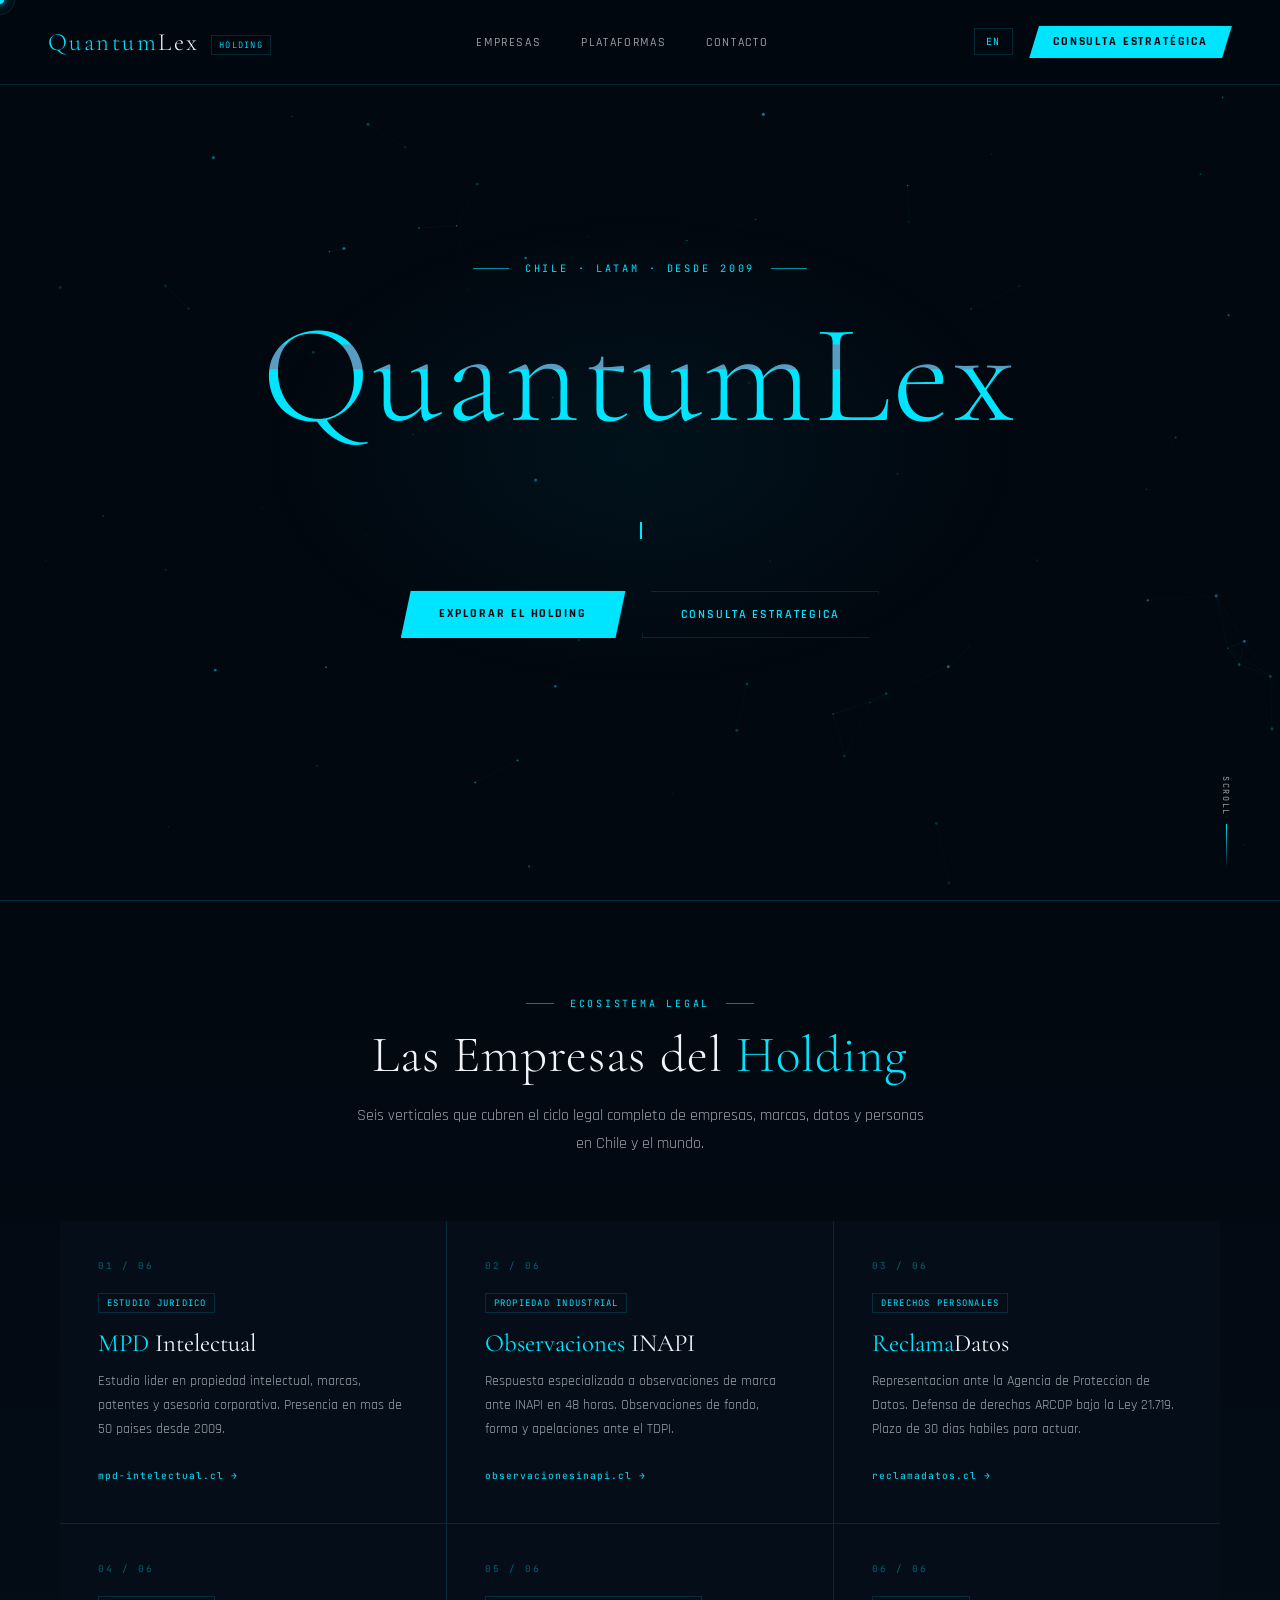
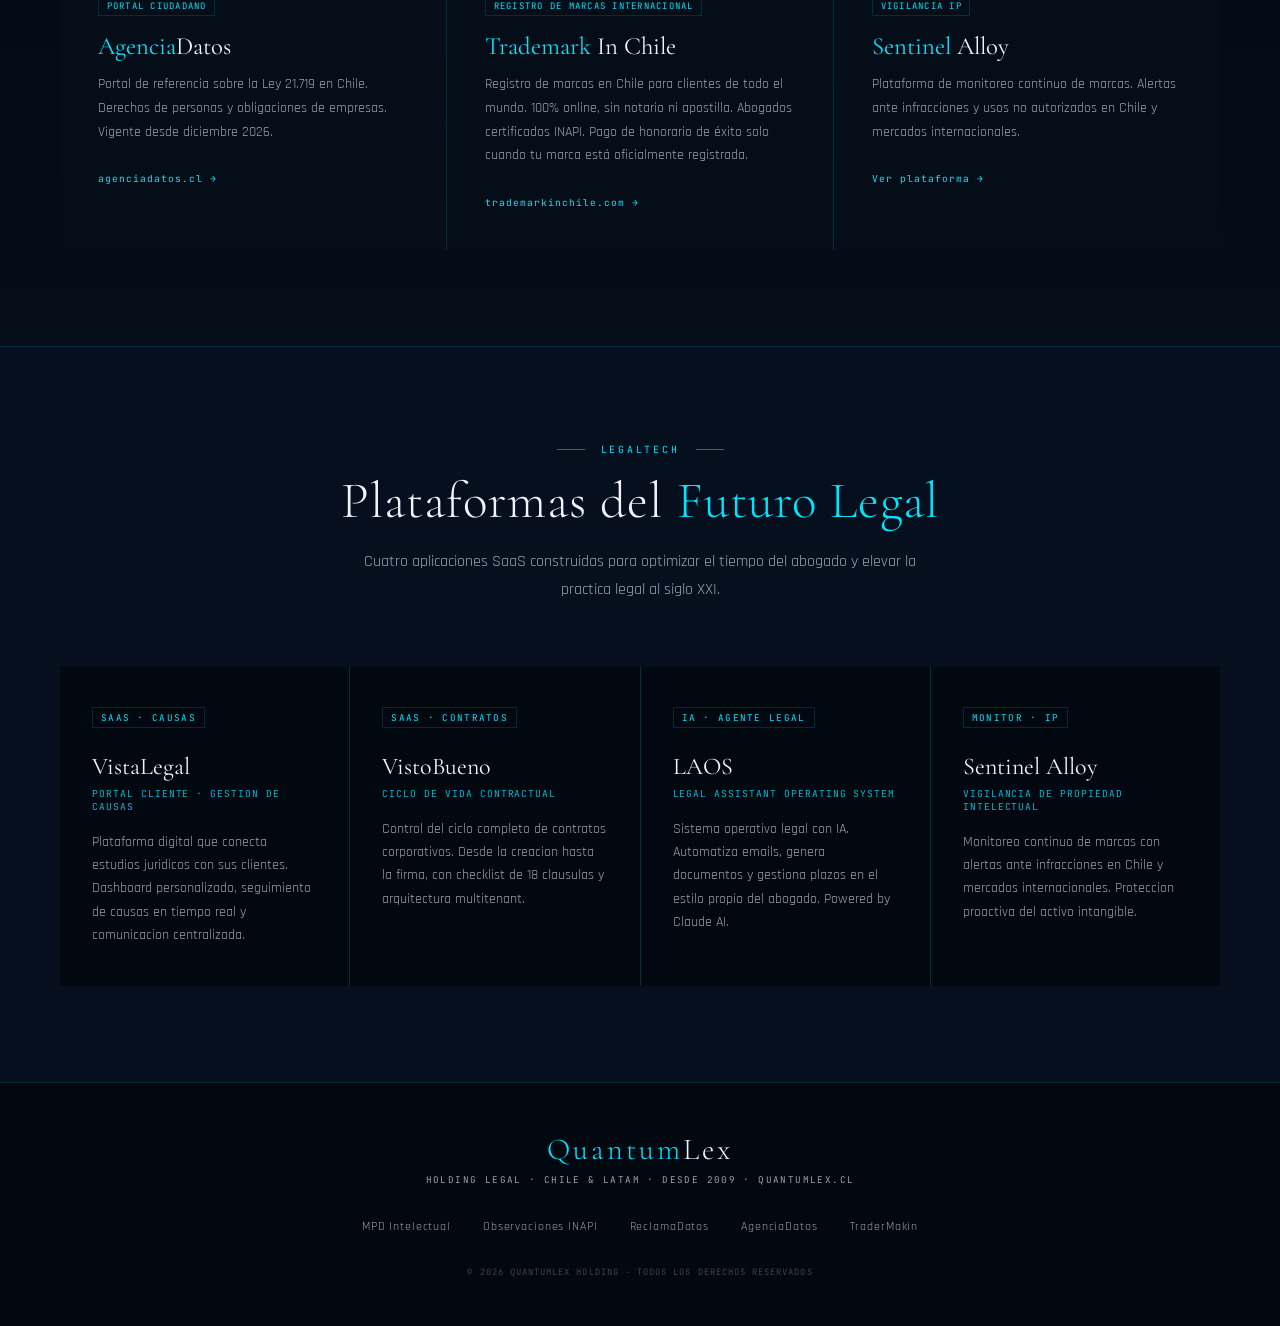
==== quantumlex-hero.html @ 9d2812da "Remove hero tagline from both HTML files Co-Authored-By: Claude Sonnet 4.6 <noreply@anthropic.com>" ====
<!DOCTYPE html>
<html lang="es" id="html-root">
<head>
<meta charset="UTF-8">
<meta name="viewport" content="width=device-width, initial-scale=1.0">
<title>QuantumLex — Holding Legal Chile</title>
<link href="https://fonts.googleapis.com/css2?family=Cormorant+Garamond:wght@300;400;600&family=Rajdhani:wght@400;500;600;700&family=JetBrains+Mono:wght@300;400&display=swap" rel="stylesheet">
<style>
*,*::before,*::after{margin:0;padding:0;box-sizing:border-box}

:root {
  --cyan: #00e5ff;
  --cyan-dim: #00b8d4;
  --cyan-ghost: rgba(0,229,255,0.07);
  --cyan-glow: rgba(0,229,255,0.3);
  --cyan-line: rgba(0,229,255,0.15);
  --deep: #020810;
  --deep2: #040d18;
  --deep3: #060f1e;
  --white: #f0f4f8;
  --white-dim: rgba(240,244,248,0.65);
  --white-ghost: rgba(240,244,248,0.10);
  --font-display: 'Cormorant Garamond', serif;
  --font-tech: 'Rajdhani', sans-serif;
  --font-mono: 'JetBrains Mono', monospace;
}

html { scroll-behavior: smooth; }

body {
  background: var(--deep);
  color: var(--white);
  font-family: var(--font-tech);
  overflow-x: hidden;
  cursor: none;
}

/* CURSOR */
.cursor {
  position: fixed;
  width: 8px; height: 8px;
  background: var(--cyan);
  border-radius: 50%;
  pointer-events: none;
  z-index: 9999;
  transform: translate(-50%,-50%);
  box-shadow: 0 0 10px var(--cyan), 0 0 22px var(--cyan-glow);
}
.cursor-ring {
  position: fixed;
  width: 30px; height: 30px;
  border: 1px solid var(--cyan-line);
  border-radius: 50%;
  pointer-events: none;
  z-index: 9998;
  transform: translate(-50%,-50%);
  transition: all 0.14s ease;
}

/* CANVAS */
#quantum-canvas {
  position: fixed;
  top: 0; left: 0;
  width: 100%; height: 100%;
  z-index: 0;
  pointer-events: none;
}

/* NAV */
nav {
  position: fixed;
  top: 0; left: 0; right: 0;
  z-index: 100;
  display: flex;
  align-items: center;
  justify-content: space-between;
  padding: 1.6rem 3rem;
  background: rgba(2,8,16,0.85);
  border-bottom: 1px solid var(--cyan-line);
  backdrop-filter: blur(16px);
  opacity: 0;
  animation: fadeDown 0.8s ease 0.3s forwards;
}

@keyframes fadeDown {
  from { opacity: 0; transform: translateY(-16px); }
  to   { opacity: 1; transform: translateY(0); }
}

.nav-logo {
  font-family: var(--font-display);
  font-size: 1.55rem;
  font-weight: 300;
  letter-spacing: 0.1em;
  color: var(--white);
  text-decoration: none;
}
.nav-logo span { color: var(--cyan); }

.nav-tag {
  font-family: var(--font-mono);
  font-size: 0.55rem;
  color: var(--cyan);
  border: 1px solid var(--cyan-line);
  padding: 0.18rem 0.45rem;
  letter-spacing: 0.14em;
  text-transform: uppercase;
  margin-left: 0.7rem;
  vertical-align: middle;
}

.nav-links {
  display: flex;
  gap: 2.5rem;
  list-style: none;
}

.nav-links a {
  font-family: var(--font-tech);
  font-size: 0.78rem;
  font-weight: 500;
  letter-spacing: 0.13em;
  text-transform: uppercase;
  color: var(--white-dim);
  text-decoration: none;
  transition: color 0.25s;
  position: relative;
}
.nav-links a::after {
  content: '';
  position: absolute;
  bottom: -3px; left: 0;
  width: 0; height: 1px;
  background: var(--cyan);
  transition: width 0.3s ease;
}
.nav-links a:hover { color: var(--cyan); }
.nav-links a:hover::after { width: 100%; }

.nav-cta {
  font-family: var(--font-tech);
  font-size: 0.72rem;
  font-weight: 700;
  letter-spacing: 0.16em;
  text-transform: uppercase;
  color: var(--deep);
  background: var(--cyan);
  padding: 0.55rem 1.5rem;
  text-decoration: none;
  clip-path: polygon(10px 0%,100% 0%,calc(100% - 10px) 100%,0% 100%);
  transition: all 0.25s ease;
  box-shadow: 0 0 24px var(--cyan-glow);
}
.nav-cta:hover {
  background: #e0f7fa;
  box-shadow: 0 0 40px var(--cyan-glow);
}

.nav-right {
  display: flex;
  align-items: center;
  gap: 1rem;
}

.lang-toggle {
  font-family: var(--font-mono);
  font-size: 0.62rem;
  font-weight: 400;
  letter-spacing: 0.16em;
  color: var(--cyan);
  background: transparent;
  border: 1px solid var(--cyan-line);
  padding: 0.38rem 0.7rem;
  cursor: pointer;
  transition: all 0.25s ease;
}
.lang-toggle:hover {
  background: var(--cyan-ghost);
  border-color: rgba(0,229,255,0.4);
}

/* HERO */
.hero {
  position: relative;
  min-height: 100vh;
  display: flex;
  flex-direction: column;
  align-items: center;
  justify-content: center;
  z-index: 1;
  padding: 0 2rem;
}

/* Single radial ambient — no grid, no rings overlay on text */
.hero-ambient {
  position: absolute;
  top: 50%; left: 50%;
  transform: translate(-50%, -50%);
  width: 800px; height: 500px;
  background: radial-gradient(ellipse, rgba(0,229,255,0.05) 0%, transparent 68%);
  pointer-events: none;
  animation: ambientPulse 7s ease-in-out infinite;
}

@keyframes ambientPulse {
  0%,100% { opacity: 0.7; transform: translate(-50%,-50%) scale(1); }
  50%      { opacity: 1;   transform: translate(-50%,-50%) scale(1.08); }
}

/* HERO CONTENT */
.hero-content {
  position: relative;
  z-index: 2;
  text-align: center;
  max-width: 960px;
  display: flex;
  flex-direction: column;
  align-items: center;
  gap: 0;
}

.eyebrow {
  font-family: var(--font-mono);
  font-size: 0.64rem;
  letter-spacing: 0.28em;
  text-transform: uppercase;
  color: var(--cyan);
  margin-bottom: 2.4rem;
  opacity: 0;
  animation: fadeUp 0.7s ease 0.8s forwards;
  display: flex;
  align-items: center;
  gap: 1rem;
}
.eyebrow::before, .eyebrow::after {
  content: '';
  display: block;
  width: 36px; height: 1px;
  background: var(--cyan);
  opacity: 0.6;
}

.hero-title {
  font-family: var(--font-display);
  font-size: clamp(5rem, 11vw, 10rem);
  font-weight: 300;
  line-height: 0.88;
  letter-spacing: 0.02em;
  color: var(--white);
  margin-bottom: 0.6em;
  opacity: 0;
  animation: titleReveal 1.1s cubic-bezier(0.16,1,0.3,1) 1s forwards;
}

@keyframes titleReveal {
  from { opacity: 0; transform: translateY(36px); }
  to   { opacity: 1; transform: translateY(0); }
}

.hero-title .ql { color: var(--cyan); }

/* Glitch — only on QuantumLex text, no italic */
.hero-title .ql {
  position: relative;
  display: inline-block;
}
.hero-title .ql::before,
.hero-title .ql::after {
  content: attr(data-text);
  position: absolute;
  top: 0; left: 0;
  width: 100%;
  color: var(--cyan);
}
.hero-title .ql::before {
  color: rgba(255,20,80,0.35);
  animation: glitch1 5s infinite;
  clip-path: polygon(0 25%, 100% 25%, 100% 45%, 0 45%);
}
.hero-title .ql::after {
  color: rgba(0,229,255,0.3);
  animation: glitch2 5s infinite;
  clip-path: polygon(0 62%, 100% 62%, 100% 78%, 0 78%);
}
@keyframes glitch1 {
  0%,88%,100% { transform: translate(0); opacity: 0; }
  90% { transform: translate(-4px,1px); opacity: 1; }
  93% { transform: translate(3px,-1px); opacity: 0.7; }
  96% { transform: translate(-2px,0); opacity: 0; }
}
@keyframes glitch2 {
  0%,89%,100% { transform: translate(0); opacity: 0; }
  91% { transform: translate(4px,1px); opacity: 1; }
  94% { transform: translate(-3px,-1px); opacity: 0.6; }
  97% { transform: translate(1px,0); opacity: 0; }
}

.hero-line {
  font-family: var(--font-tech);
  font-size: clamp(1rem, 2vw, 1.25rem);
  font-weight: 400;
  letter-spacing: 0.06em;
  color: var(--white-dim);
  margin-bottom: 3rem;
  opacity: 0;
  animation: fadeUp 0.7s ease 1.5s forwards;
}

.hero-line strong {
  color: var(--white);
  font-weight: 600;
}

/* Typewriter */
.typewriter-row {
  font-family: var(--font-mono);
  font-size: 0.78rem;
  color: var(--cyan-dim);
  letter-spacing: 0.08em;
  height: 1.4em;
  margin-bottom: 3.2rem;
  opacity: 0;
  animation: fadeUp 0.7s ease 1.7s forwards;
}
.tw { border-right: 2px solid var(--cyan); padding-right: 2px; }

/* CTAs */
.hero-ctas {
  display: flex;
  gap: 1rem;
  justify-content: center;
  flex-wrap: wrap;
  opacity: 0;
  animation: fadeUp 0.7s ease 1.9s forwards;
}

.btn-primary {
  font-family: var(--font-tech);
  font-size: 0.76rem;
  font-weight: 700;
  letter-spacing: 0.16em;
  text-transform: uppercase;
  color: var(--deep);
  background: var(--cyan);
  padding: 0.95rem 2.4rem;
  text-decoration: none;
  clip-path: polygon(10px 0%,100% 0%,calc(100% - 10px) 100%,0% 100%);
  transition: all 0.28s ease;
  box-shadow: 0 0 28px var(--cyan-glow);
  position: relative;
  overflow: hidden;
}
.btn-primary::after {
  content: '';
  position: absolute;
  top: 0; left: -100%;
  width: 100%; height: 100%;
  background: linear-gradient(90deg,transparent,rgba(255,255,255,0.25),transparent);
  transition: left 0.45s ease;
}
.btn-primary:hover::after { left: 100%; }
.btn-primary:hover { box-shadow: 0 0 50px var(--cyan-glow); transform: translateY(-2px); }

.btn-ghost {
  font-family: var(--font-tech);
  font-size: 0.76rem;
  font-weight: 600;
  letter-spacing: 0.16em;
  text-transform: uppercase;
  color: var(--cyan);
  background: transparent;
  padding: 0.95rem 2.4rem;
  text-decoration: none;
  border: 1px solid var(--cyan-line);
  clip-path: polygon(10px 0%,100% 0%,calc(100% - 10px) 100%,0% 100%);
  transition: all 0.28s ease;
}
.btn-ghost:hover {
  background: var(--cyan-ghost);
  border-color: rgba(0,229,255,0.38);
  transform: translateY(-2px);
}

/* SCROLL LINE */
.scroll-hint {
  position: absolute;
  bottom: 2rem;
  right: 3rem;
  display: flex;
  flex-direction: column;
  align-items: center;
  gap: 0.5rem;
  opacity: 0;
  animation: fadeUp 0.7s ease 2.4s forwards;
}
.scroll-hint span {
  font-family: var(--font-mono);
  font-size: 0.53rem;
  letter-spacing: 0.2em;
  text-transform: uppercase;
  color: var(--white-dim);
  writing-mode: vertical-rl;
}
.scroll-line {
  width: 1px; height: 44px;
  background: linear-gradient(180deg, var(--cyan), transparent);
  animation: scrollPulse 2.2s ease-in-out infinite;
}
@keyframes scrollPulse {
  0%   { transform: scaleY(0); transform-origin: top; }
  49%  { transform: scaleY(1); transform-origin: top; }
  50%  { transform: scaleY(1); transform-origin: bottom; }
  100% { transform: scaleY(0); transform-origin: bottom; }
}

/* COMPANIES */
.companies-section {
  position: relative;
  z-index: 1;
  padding: 6rem 3rem;
  background: linear-gradient(180deg, var(--deep) 0%, var(--deep2) 100%);
  border-top: 1px solid var(--cyan-line);
}

.section-eyebrow {
  font-family: var(--font-mono);
  font-size: 0.62rem;
  letter-spacing: 0.28em;
  text-transform: uppercase;
  color: var(--cyan);
  text-align: center;
  margin-bottom: 0.9rem;
  display: flex;
  align-items: center;
  justify-content: center;
  gap: 1rem;
}
.section-eyebrow::before, .section-eyebrow::after {
  content: '';
  display: block;
  width: 28px; height: 1px;
  background: var(--cyan);
  opacity: 0.5;
}

.section-title {
  font-family: var(--font-display);
  font-size: clamp(2rem, 4vw, 3.2rem);
  font-weight: 300;
  text-align: center;
  color: var(--white);
  margin-bottom: 0.9rem;
  letter-spacing: 0.02em;
}
.section-title span { color: var(--cyan); }

.section-desc {
  font-family: var(--font-tech);
  font-size: 0.98rem;
  color: var(--white-dim);
  text-align: center;
  max-width: 580px;
  margin: 0 auto 4rem;
  line-height: 1.8;
}

.companies-grid {
  display: grid;
  grid-template-columns: repeat(auto-fit, minmax(300px, 1fr));
  gap: 1px;
  max-width: 1160px;
  margin: 0 auto;
  background: var(--cyan-line);
}

.company-card {
  background: var(--deep2);
  padding: 2.4rem;
  position: relative;
  overflow: hidden;
  transition: background 0.35s ease, transform 0.35s ease;
  cursor: pointer;
}

.company-card::after {
  content: '';
  position: absolute;
  bottom: 0; left: 0;
  width: 0; height: 2px;
  background: var(--cyan);
  box-shadow: 0 0 10px var(--cyan);
  transition: width 0.45s ease;
}
.company-card:hover::after { width: 100%; }
.company-card:hover { background: var(--deep3); transform: translateY(-3px); }

.card-index {
  font-family: var(--font-mono);
  font-size: 0.58rem;
  color: rgba(0,229,255,0.4);
  letter-spacing: 0.2em;
  margin-bottom: 1.2rem;
  display: block;
}
.card-type {
  font-family: var(--font-mono);
  font-size: 0.56rem;
  letter-spacing: 0.14em;
  text-transform: uppercase;
  color: var(--cyan);
  border: 1px solid var(--cyan-line);
  padding: 0.18rem 0.45rem;
  display: inline-block;
  margin-bottom: 1rem;
}
.card-name {
  font-family: var(--font-display);
  font-size: 1.55rem;
  font-weight: 400;
  color: var(--white);
  margin-bottom: 0.75rem;
  line-height: 1.2;
}
.card-name span { color: var(--cyan); }
.card-desc {
  font-family: var(--font-tech);
  font-size: 0.86rem;
  line-height: 1.72;
  color: var(--white-dim);
  margin-bottom: 1.4rem;
}
.card-link {
  font-family: var(--font-mono);
  font-size: 0.6rem;
  letter-spacing: 0.1em;
  color: var(--cyan);
  text-decoration: none;
  display: inline-flex;
  align-items: center;
  gap: 0.45rem;
  transition: gap 0.25s;
}
.card-link:hover { gap: 0.75rem; }
.card-link::after { content: '→'; }

/* APPS */
.apps-section {
  position: relative;
  z-index: 1;
  padding: 6rem 3rem;
  background: var(--deep3);
  border-top: 1px solid var(--cyan-line);
}

.apps-grid {
  display: grid;
  grid-template-columns: repeat(auto-fit, minmax(255px, 1fr));
  gap: 1px;
  max-width: 1160px;
  margin: 0 auto;
  background: var(--cyan-line);
}

.app-card {
  background: var(--deep);
  padding: 2.4rem 2rem;
  position: relative;
  overflow: hidden;
  transition: background 0.35s ease;
  cursor: pointer;
}
.app-card::after {
  content: '';
  position: absolute;
  top: 0; left: 0;
  width: 2px; height: 0;
  background: var(--cyan);
  transition: height 0.4s ease;
}
.app-card:hover::after { height: 100%; }
.app-card:hover { background: var(--deep2); }

.app-tag {
  font-family: var(--font-mono);
  font-size: 0.58rem;
  letter-spacing: 0.14em;
  color: var(--cyan);
  border: 1px solid var(--cyan-line);
  display: inline-block;
  padding: 0.2rem 0.5rem;
  margin-bottom: 1.5rem;
  text-transform: uppercase;
}
.app-name {
  font-family: var(--font-display);
  font-size: 1.5rem;
  font-weight: 400;
  color: var(--white);
  margin-bottom: 0.4rem;
}
.app-tagline {
  font-family: var(--font-mono);
  font-size: 0.6rem;
  letter-spacing: 0.1em;
  color: var(--cyan-dim);
  margin-bottom: 1.1rem;
  text-transform: uppercase;
}
.app-desc {
  font-family: var(--font-tech);
  font-size: 0.85rem;
  line-height: 1.72;
  color: var(--white-dim);
}

/* FOOTER */
footer {
  background: var(--deep);
  border-top: 1px solid var(--cyan-line);
  padding: 3rem;
  text-align: center;
  position: relative;
  z-index: 1;
}
.footer-logo {
  font-family: var(--font-display);
  font-size: 1.9rem;
  font-weight: 300;
  color: var(--white);
  letter-spacing: 0.1em;
  margin-bottom: 0.4rem;
}
.footer-logo span { color: var(--cyan); }
.footer-meta {
  font-family: var(--font-mono);
  font-size: 0.58rem;
  letter-spacing: 0.15em;
  color: var(--white-dim);
  text-transform: uppercase;
  margin-bottom: 2rem;
}
.footer-links {
  display: flex;
  gap: 2rem;
  justify-content: center;
  flex-wrap: wrap;
  margin-bottom: 2rem;
}
.footer-links a {
  font-family: var(--font-tech);
  font-size: 0.78rem;
  letter-spacing: 0.07em;
  color: var(--white-dim);
  text-decoration: none;
  transition: color 0.25s;
}
.footer-links a:hover { color: var(--cyan); }
.footer-copy {
  font-family: var(--font-mono);
  font-size: 0.55rem;
  letter-spacing: 0.12em;
  color: rgba(240,244,248,0.25);
  text-transform: uppercase;
}

@keyframes fadeUp {
  from { opacity: 0; transform: translateY(18px); }
  to   { opacity: 1; transform: translateY(0); }
}

/* RESPONSIVE */
@media (max-width: 768px) {
  nav { padding: 1rem 1.5rem; }
  .nav-links, .scroll-hint { display: none; }
  .hero-content { padding-top: 5rem; }
  .metrics { flex-wrap: wrap; }
  .companies-section, .apps-section { padding: 4rem 1.5rem; }
}
</style>
</head>
<body>

<div class="cursor" id="cursor"></div>
<div class="cursor-ring" id="cursorRing"></div>
<canvas id="quantum-canvas"></canvas>

<!-- NAV -->
<nav>
  <a href="#" class="nav-logo">
    <span>Quantum</span>Lex<span class="nav-tag">Holding</span>
  </a>
  <ul class="nav-links">
    <li><a href="#empresas" data-navkey="empresas" data-es="Empresas" data-en="Companies">Empresas</a></li>
    <li><a href="#apps" data-navkey="plataformas" data-es="Plataformas" data-en="Platforms">Plataformas</a></li>
    <li><a href="#contacto" data-navkey="contacto" data-es="Contacto" data-en="Contact">Contacto</a></li>
  </ul>
  <div class="nav-right">
    <button class="lang-toggle" id="langBtn" onclick="toggleLang()">EN</button>
    <a href="#contacto" class="nav-cta" data-es="Consulta Estratégica" data-en="Strategic Inquiry">Consulta Estratégica</a>
  </div>
</nav>

<!-- HERO -->
<section class="hero">
  <div class="hero-ambient"></div>

  <div class="hero-content">
    <div class="eyebrow">Chile · LATAM · Desde 2009</div>

    <h1 class="hero-title">
      <span class="ql" data-text="QuantumLex">QuantumLex</span>
    </h1>

    <div class="typewriter-row">
      <span class="tw" id="tw"></span>
    </div>

    <div class="hero-ctas">
      <a href="#empresas" class="btn-primary">Explorar el Holding</a>
      <a href="#contacto" class="btn-ghost">Consulta Estrategica</a>
    </div>
  </div>

  <div class="scroll-hint">
    <span>Scroll</span>
    <div class="scroll-line"></div>
  </div>
</section>

<!-- EMPRESAS -->
<section class="companies-section" id="empresas">
  <div class="section-eyebrow" id="sec1-eyebrow">Ecosistema Legal</div>
  <h2 class="section-title" id="sec1-title">Las Empresas del <span>Holding</span></h2>
  <p class="section-desc" id="sec1-desc">Seis verticales que cubren el ciclo legal completo de empresas, marcas, datos y personas en Chile y el mundo.</p>

  <div class="companies-grid">
    <div class="company-card">
      <span class="card-index">01 / 06</span>
      <span class="card-type" id="c1-type">Estudio Juridico</span>
      <h3 class="card-name" id="c1-name"><span>MPD</span> Intelectual</h3>
      <p class="card-desc" id="c1-desc">Estudio lider en propiedad intelectual, marcas, patentes y asesoria corporativa. Presencia en mas de 50 paises desde 2009.</p>
      <a href="https://mpd-intelectual.cl" class="card-link" id="c1-link" target="_blank">mpd-intelectual.cl</a>
    </div>
    <div class="company-card">
      <span class="card-index">02 / 06</span>
      <span class="card-type" id="c2-type">Propiedad Industrial</span>
      <h3 class="card-name" id="c2-name"><span>Observaciones</span> INAPI</h3>
      <p class="card-desc" id="c2-desc">Respuesta especializada a observaciones de marca ante INAPI en 48 horas. Observaciones de fondo, forma y apelaciones ante el TDPI.</p>
      <a href="https://observacionesinapi.cl" class="card-link" id="c2-link" target="_blank">observacionesinapi.cl</a>
    </div>
    <div class="company-card">
      <span class="card-index">03 / 06</span>
      <span class="card-type" id="c3-type">Derechos Personales</span>
      <h3 class="card-name" id="c3-name"><span>Reclama</span>Datos</h3>
      <p class="card-desc" id="c3-desc">Representacion ante la Agencia de Proteccion de Datos. Defensa de derechos ARCOP bajo la Ley 21.719. Plazo de 30 dias habiles para actuar.</p>
      <a href="https://reclamadatos.cl" class="card-link" id="c3-link" target="_blank">reclamadatos.cl</a>
    </div>
    <div class="company-card">
      <span class="card-index">04 / 06</span>
      <span class="card-type" id="c4-type">Portal Ciudadano</span>
      <h3 class="card-name" id="c4-name"><span>Agencia</span>Datos</h3>
      <p class="card-desc" id="c4-desc">Portal de referencia sobre la Ley 21.719 en Chile. Derechos de personas y obligaciones de empresas. Vigente desde diciembre 2026.</p>
      <a href="https://agenciadatos.cl" class="card-link" id="c4-link" target="_blank">agenciadatos.cl</a>
    </div>
    <div class="company-card">
      <span class="card-index">05 / 06</span>
      <span class="card-type" id="c5-type">Registro de Marcas Internacional</span>
      <h3 class="card-name" id="c5-name"><span>Trademark</span> In Chile</h3>
      <p class="card-desc" id="c5-desc">Registro de marcas en Chile para clientes de todo el mundo. 100% online, sin notario ni apostilla. Abogados certificados INAPI. Pago de honorario de éxito solo cuando tu marca está oficialmente registrada.</p>
      <a href="https://www.trademarkinchile.com/es" class="card-link" id="c5-link" target="_blank">trademarkinchile.com</a>
    </div>
    <div class="company-card">
      <span class="card-index">06 / 06</span>
      <span class="card-type" id="c6-type">Vigilancia IP</span>
      <h3 class="card-name" id="c6-name"><span>Sentinel</span> Alloy</h3>
      <p class="card-desc" id="c6-desc">Plataforma de monitoreo continuo de marcas. Alertas ante infracciones y usos no autorizados en Chile y mercados internacionales.</p>
      <a href="#apps" class="card-link" id="c6-link">Ver plataforma</a>
    </div>
  </div>
</section>

<!-- APPS -->
<section class="apps-section" id="apps">
  <div class="section-eyebrow" id="sec2-eyebrow">LegalTech</div>
  <h2 class="section-title" id="sec2-title">Plataformas del <span>Futuro Legal</span></h2>
  <p class="section-desc" id="sec2-desc">Cuatro aplicaciones SaaS construidas para optimizar el tiempo del abogado y elevar la practica legal al siglo XXI.</p>

  <div class="apps-grid">
    <div class="app-card">
      <div class="app-tag" id="a1-tag">SaaS · Causas</div>
      <h3 class="app-name" id="a1-name">VistaLegal</h3>
      <p class="app-tagline" id="a1-tagline">Portal Cliente · Gestion de Causas</p>
      <p class="app-desc" id="a1-desc">Plataforma digital que conecta estudios juridicos con sus clientes. Dashboard personalizado, seguimiento de causas en tiempo real y comunicacion centralizada.</p>
    </div>
    <div class="app-card">
      <div class="app-tag" id="a2-tag">SaaS · Contratos</div>
      <h3 class="app-name" id="a2-name">VistoBueno</h3>
      <p class="app-tagline" id="a2-tagline">Ciclo de Vida Contractual</p>
      <p class="app-desc" id="a2-desc">Control del ciclo completo de contratos corporativos. Desde la creacion hasta la firma, con checklist de 18 clausulas y arquitectura multitenant.</p>
    </div>
    <div class="app-card">
      <div class="app-tag" id="a3-tag">IA · Agente Legal</div>
      <h3 class="app-name" id="a3-name">LAOS</h3>
      <p class="app-tagline" id="a3-tagline">Legal Assistant Operating System</p>
      <p class="app-desc" id="a3-desc">Sistema operativo legal con IA. Automatiza emails, genera documentos y gestiona plazos en el estilo propio del abogado. Powered by Claude AI.</p>
    </div>
    <div class="app-card">
      <div class="app-tag" id="a4-tag">Monitor · IP</div>
      <h3 class="app-name" id="a4-name">Sentinel Alloy</h3>
      <p class="app-tagline" id="a4-tagline">Vigilancia de Propiedad Intelectual</p>
      <p class="app-desc" id="a4-desc">Monitoreo continuo de marcas con alertas ante infracciones en Chile y mercados internacionales. Proteccion proactiva del activo intangible.</p>
    </div>
  </div>
</section>

<!-- FOOTER -->
<footer id="contacto">
  <div class="footer-logo"><span>Quantum</span>Lex</div>
  <p class="footer-meta">Holding Legal · Chile & LATAM · Desde 2009 · quantumlex.cl</p>
  <div class="footer-links">
    <a href="https://mpd-intelectual.cl" target="_blank">MPD Intelectual</a>
    <a href="https://observacionesinapi.cl" target="_blank">Observaciones INAPI</a>
    <a href="https://reclamadatos.cl" target="_blank">ReclamaDatos</a>
    <a href="https://agenciadatos.cl" target="_blank">AgenciaDatos</a>
    <a href="https://tradermakinchile.cl" target="_blank">TraderMakin</a>
  </div>
  <p class="footer-copy" id="footer-copy">© 2026 QuantumLex Holding · Todos los derechos reservados</p>
</footer>

<script>
// CURSOR
const cursor = document.getElementById('cursor');
const ring   = document.getElementById('cursorRing');
let mx=0,my=0,rx=0,ry=0;
document.addEventListener('mousemove', e => { mx=e.clientX; my=e.clientY; });
(function animCursor(){
  cursor.style.left=mx+'px'; cursor.style.top=my+'px';
  rx+=(mx-rx)*0.12; ry+=(my-ry)*0.12;
  ring.style.left=rx+'px'; ring.style.top=ry+'px';
  requestAnimationFrame(animCursor);
})();
document.querySelectorAll('a,button,.company-card,.app-card').forEach(el=>{
  el.addEventListener('mouseenter',()=>{ring.style.width='48px';ring.style.height='48px';ring.style.borderColor='rgba(0,229,255,0.5)';});
  el.addEventListener('mouseleave',()=>{ring.style.width='30px';ring.style.height='30px';ring.style.borderColor='rgba(0,229,255,0.15)';});
});

// CANVAS — particles + connections + mouse waves
const canvas = document.getElementById('quantum-canvas');
const ctx = canvas.getContext('2d');
let W,H,pts,mouse={x:-999,y:-999};

function resize(){ W=canvas.width=window.innerWidth; H=canvas.height=window.innerHeight; }

function init(){
  pts=[];
  const n=Math.floor((W*H)/15000);
  for(let i=0;i<n;i++) pts.push({
    x:Math.random()*W, y:Math.random()*H,
    vx:(Math.random()-.5)*.28, vy:(Math.random()-.5)*.28,
    r:Math.random()*1.2+.4,
    pulse:Math.random()*Math.PI*2
  });
}

let t=0;
function draw(){
  ctx.clearRect(0,0,W,H);
  t+=0.016;
  pts.forEach((p,i)=>{
    p.pulse+=0.018;
    p.x+=p.vx; p.y+=p.vy;
    if(p.x<0)p.x=W; if(p.x>W)p.x=0;
    if(p.y<0)p.y=H; if(p.y>H)p.y=0;
    // mouse repulsion
    const dx=p.x-mouse.x, dy=p.y-mouse.y;
    const d=Math.sqrt(dx*dx+dy*dy);
    if(d<110){ const f=(110-d)/110*.7; p.vx+=(dx/d)*f*.08; p.vy+=(dy/d)*f*.08; }
    p.vx*=.992; p.vy*=.992;

    const a=(.3+.2*Math.sin(p.pulse));
    ctx.beginPath(); ctx.arc(p.x,p.y,p.r,0,Math.PI*2);
    ctx.fillStyle=`rgba(0,229,255,${a})`; ctx.fill();

    for(let j=i+1;j<pts.length;j++){
      const q=pts[j];
      const ddx=p.x-q.x, ddy=p.y-q.y;
      const dd=Math.sqrt(ddx*ddx+ddy*ddy);
      if(dd<110){
        ctx.beginPath(); ctx.moveTo(p.x,p.y); ctx.lineTo(q.x,q.y);
        ctx.strokeStyle=`rgba(0,229,255,${(1-dd/110)*.12})`;
        ctx.lineWidth=.5; ctx.stroke();
      }
    }
  });

  // mouse wave rings
  if(mouse.x>0){
    for(let r=0;r<3;r++){
      const rad=((t*55+r*75)%220);
      const wa=Math.max(0,1-rad/220)*.07;
      ctx.beginPath(); ctx.arc(mouse.x,mouse.y,rad,0,Math.PI*2);
      ctx.strokeStyle=`rgba(0,229,255,${wa})`; ctx.lineWidth=1; ctx.stroke();
    }
  }
  requestAnimationFrame(draw);
}

document.addEventListener('mousemove',e=>{mouse.x=e.clientX;mouse.y=e.clientY;});
window.addEventListener('resize',()=>{resize();init();});
resize(); init(); draw();

// TYPEWRITER
// TYPEWRITER — bilingual
const twPhrases = {
  es: [
    'Optimizamos el tiempo del abogado.',
    'Propiedad Intelectual · Chile · LATAM · Global',
    'IA Legal con etica como valor supremo.',
    'Desde 2009. Para el 2030 y mas alla.',
  ],
  en: [
    'We optimize the lawyer\'s most valuable asset: time.',
    'Intellectual Property · Chile · LATAM · Global',
    'Legal AI with ethics as the supreme value.',
    'Since 2009. Built for 2030 and beyond.',
  ]
};
let currentLang = 'es';
let pi=0,ci=0,del=false,tw=document.getElementById('tw');
function getPhrase(){ return twPhrases[currentLang][pi % twPhrases[currentLang].length]; }
function loop(){
  const ph=getPhrase();
  if(!del){ tw.textContent=ph.slice(0,ci); ci++;
    if(ci>ph.length){del=true;setTimeout(loop,2000);return;}
    setTimeout(loop,52);
  } else { tw.textContent=ph.slice(0,ci); ci--;
    if(ci<0){del=false;pi=(pi+1)%twPhrases[currentLang].length;setTimeout(loop,380);return;}
    setTimeout(loop,26);
  }
}
setTimeout(loop,2500);

// BILINGUAL TRANSLATION SYSTEM
const translations = {
  es: {
    'nav-empresas': 'Empresas',
    'nav-plataformas': 'Plataformas',
    'nav-contacto': 'Contacto',
    'nav-cta': 'Consulta Estratégica',
    'eyebrow': 'Chile · LATAM · Desde 2009',
    'btn-primary': 'Explorar el Holding',
    'btn-ghost': 'Consulta Estratégica',
    'sec1-eyebrow': 'Ecosistema Legal',
    'sec1-title': 'Las Empresas del <span>Holding</span>',
    'sec1-desc': 'Seis verticales que cubren el ciclo legal completo de empresas, marcas, datos y personas en Chile y el mundo.',
    'sec2-eyebrow': 'LegalTech',
    'sec2-title': 'Plataformas del <span>Futuro Legal</span>',
    'sec2-desc': 'Cuatro aplicaciones SaaS construidas para optimizar el tiempo del abogado y elevar la practica legal al siglo XXI.',
    'footer-meta': 'Legal Holding · Chile & LATAM · Since 2009 · quantumlex.cl',
    'footer-copy': '© 2026 QuantumLex Holding · Todos los derechos reservados',
    'c1-type':'Estudio Juridico','c1-name':'<span>MPD</span> Intelectual','c1-desc':'Estudio lider en propiedad intelectual, marcas, patentes y asesoria corporativa. Presencia en mas de 50 paises desde 2009.','c1-link':'mpd-intelectual.cl',
    'c2-type':'Propiedad Industrial','c2-name':'<span>Observaciones</span> INAPI','c2-desc':'Respuesta especializada a observaciones de marca ante INAPI en 48 horas. Observaciones de fondo, forma y apelaciones ante el TDPI.','c2-link':'observacionesinapi.cl',
    'c3-type':'Derechos Personales','c3-name':'<span>Reclama</span>Datos','c3-desc':'Representacion ante la Agencia de Proteccion de Datos. Defensa de derechos ARCOP bajo la Ley 21.719. Plazo de 30 dias habiles para actuar.','c3-link':'reclamadatos.cl',
    'c4-type':'Portal Ciudadano','c4-name':'<span>Agencia</span>Datos','c4-desc':'Portal de referencia sobre la Ley 21.719 en Chile. Derechos de personas y obligaciones de empresas. Vigente desde diciembre 2026.','c4-link':'agenciadatos.cl',
    'c5-type':'Marcas Internacional','c5-name':'<span>Trademark</span> In Chile','c5-desc':'Registro de marcas en Chile para clientes de todo el mundo. 100% online, sin notario ni apostilla. Abogados certificados INAPI. Honorario de éxito solo al registrar.','c5-link':'trademarkinchile.com',
    'c6-type':'Vigilancia IP','c6-name':'<span>Sentinel</span> Alloy','c6-desc':'Plataforma de monitoreo continuo de marcas. Alertas ante infracciones y usos no autorizados en Chile y mercados internacionales.','c6-link':'Ver plataforma',
    'a1-tag':'SaaS · Causas','a1-name':'VistaLegal','a1-tagline':'Portal Cliente · Gestion de Causas','a1-desc':'Plataforma digital que conecta estudios juridicos con sus clientes. Dashboard personalizado, seguimiento de causas en tiempo real y comunicacion centralizada.',
    'a2-tag':'SaaS · Contratos','a2-name':'VistoBueno','a2-tagline':'Ciclo de Vida Contractual','a2-desc':'Control del ciclo completo de contratos corporativos. Desde la creacion hasta la firma, con checklist de 18 clausulas y arquitectura multitenant.',
    'a3-tag':'IA · Agente Legal','a3-name':'LAOS','a3-tagline':'Legal Assistant Operating System','a3-desc':'Sistema operativo legal con IA. Automatiza emails, genera documentos y gestiona plazos en el estilo propio del abogado. Powered by Claude AI.',
    'a4-tag':'Monitor · IP','a4-name':'Sentinel Alloy','a4-tagline':'Vigilancia de Propiedad Intelectual','a4-desc':'Monitoreo continuo de marcas con alertas ante infracciones en Chile y mercados internacionales. Proteccion proactiva del activo intangible.',
  },
  en: {
    'nav-empresas': 'Companies',
    'nav-plataformas': 'Platforms',
    'nav-contacto': 'Contact',
    'nav-cta': 'Strategic Inquiry',
    'eyebrow': 'Chile · LATAM · Since 2009',
    'hero-line': '<strong>Legal Holding</strong> — Intellectual Property · Data · Compliance · LegalTech',
    'btn-primary': 'Explore the Holding',
    'btn-ghost': 'Strategic Inquiry',
    'sec1-eyebrow': 'Legal Ecosystem',
    'sec1-title': 'The <span>Holding</span> Companies',
    'sec1-desc': 'Six specialized verticals covering the complete legal cycle for companies, brands, data and people in Chile and worldwide.',
    'sec2-eyebrow': 'LegalTech',
    'sec2-title': 'Platforms of the <span>Legal Future</span>',
    'sec2-desc': 'Four SaaS applications built to optimize the lawyer\'s time and elevate legal practice into the 21st century.',
    'footer-meta': 'Legal Holding · Chile & LATAM · Since 2009 · quantumlex.cl',
    'footer-copy': '© 2026 QuantumLex Holding · All rights reserved',
    'c1-type':'Law Firm','c1-name':'<span>MPD</span> Intellectual','c1-desc':'Leading firm in intellectual property, trademarks, patents and corporate advisory. Active in over 50 countries since 2009.','c1-link':'mpd-intelectual.cl',
    'c2-type':'Industrial Property','c2-name':'<span>INAPI</span> Observations','c2-desc':'Specialized response to trademark office actions before INAPI within 48 hours. Substantive, formal objections and appeals before the TDPI.','c2-link':'observacionesinapi.cl',
    'c3-type':'Personal Rights','c3-name':'<span>Reclama</span>Datos','c3-desc':'Representation before the Personal Data Protection Agency. Defense of ARCOP rights under Law 21.719. 30 business days to act.','c3-link':'reclamadatos.cl',
    'c4-type':'Citizen Portal','c4-name':'<span>Agencia</span>Datos','c4-desc':'Reference portal on Law 21.719 in Chile. Individual rights and corporate obligations. In force from December 2026.','c4-link':'agenciadatos.cl',
    'c5-type':'International Trademark','c5-name':'<span>Trademark</span> In Chile','c5-desc':'Trademark registration in Chile for clients worldwide. 100% online, no notary or apostille required. INAPI-certified attorneys. Success fee only paid upon official registration.','c5-link':'trademarkinchile.com',
    'c6-type':'IP Surveillance','c6-name':'<span>Sentinel</span> Alloy','c6-desc':'Continuous trademark monitoring platform. Alerts for infringements and unauthorized use in Chile and international markets.','c6-link':'View platform',
    'a1-tag':'SaaS · Cases','a1-name':'VistaLegal','a1-tagline':'Client Portal · Case Management','a1-desc':'Digital platform connecting law firms with their clients. Personalized dashboard, real-time case tracking and centralized communication.',
    'a2-tag':'SaaS · Contracts','a2-name':'VistoBueno','a2-tagline':'Contract Lifecycle Management','a2-desc':'Full control of corporate contract lifecycle. From creation to signature, with an 18-clause checklist and multitenant architecture.',
    'a3-tag':'AI · Legal Agent','a3-name':'LAOS','a3-tagline':'Legal Assistant Operating System','a3-desc':'AI-powered legal operating system. Automates emails, generates documents and manages deadlines in the lawyer\'s own style. Powered by Claude AI.',
    'a4-tag':'Monitor · IP','a4-name':'Sentinel Alloy','a4-tagline':'Intellectual Property Surveillance','a4-desc':'Continuous trademark monitoring with infringement alerts across Chile and international markets. Proactive protection of intangible assets.',
  }
};

// DOM refs mapped to translation keys
const domMap = [
  { sel: '.eyebrow',          key: 'eyebrow',        html: false },
  { sel: '.hero-line',        key: 'hero-line',       html: true  },
  { sel: '.btn-primary',      key: 'btn-primary',     html: false },
  { sel: '.btn-ghost',        key: 'btn-ghost',       html: false },
  { sel: '.nav-cta',          key: 'nav-cta',         html: false },
  { sel: '#sec1-eyebrow',     key: 'sec1-eyebrow',    html: false },
  { sel: '#sec1-title',       key: 'sec1-title',      html: true  },
  { sel: '#sec1-desc',        key: 'sec1-desc',       html: false },
  { sel: '#sec2-eyebrow',     key: 'sec2-eyebrow',    html: false },
  { sel: '#sec2-title',       key: 'sec2-title',      html: true  },
  { sel: '#sec2-desc',        key: 'sec2-desc',       html: false },
  { sel: '#footer-copy',      key: 'footer-copy',     html: false },
  // Nav links
  { sel: '[data-navkey="empresas"]',    key: 'nav-empresas',    html: false },
  { sel: '[data-navkey="plataformas"]', key: 'nav-plataformas', html: false },
  { sel: '[data-navkey="contacto"]',    key: 'nav-contacto',    html: false },
  // Cards
  { sel: '#c1-type', key:'c1-type', html:false },{ sel:'#c1-name', key:'c1-name', html:true },{ sel:'#c1-desc', key:'c1-desc', html:false },{ sel:'#c1-link', key:'c1-link', html:false },
  { sel: '#c2-type', key:'c2-type', html:false },{ sel:'#c2-name', key:'c2-name', html:true },{ sel:'#c2-desc', key:'c2-desc', html:false },{ sel:'#c2-link', key:'c2-link', html:false },
  { sel: '#c3-type', key:'c3-type', html:false },{ sel:'#c3-name', key:'c3-name', html:true },{ sel:'#c3-desc', key:'c3-desc', html:false },{ sel:'#c3-link', key:'c3-link', html:false },
  { sel: '#c4-type', key:'c4-type', html:false },{ sel:'#c4-name', key:'c4-name', html:true },{ sel:'#c4-desc', key:'c4-desc', html:false },{ sel:'#c4-link', key:'c4-link', html:false },
  { sel: '#c5-type', key:'c5-type', html:false },{ sel:'#c5-name', key:'c5-name', html:true },{ sel:'#c5-desc', key:'c5-desc', html:false },{ sel:'#c5-link', key:'c5-link', html:false },
  { sel: '#c6-type', key:'c6-type', html:false },{ sel:'#c6-name', key:'c6-name', html:true },{ sel:'#c6-desc', key:'c6-desc', html:false },{ sel:'#c6-link', key:'c6-link', html:false },
  // Apps
  { sel:'#a1-tag', key:'a1-tag', html:false },{ sel:'#a1-name', key:'a1-name', html:false },{ sel:'#a1-tagline', key:'a1-tagline', html:false },{ sel:'#a1-desc', key:'a1-desc', html:false },
  { sel:'#a2-tag', key:'a2-tag', html:false },{ sel:'#a2-name', key:'a2-name', html:false },{ sel:'#a2-tagline', key:'a2-tagline', html:false },{ sel:'#a2-desc', key:'a2-desc', html:false },
  { sel:'#a3-tag', key:'a3-tag', html:false },{ sel:'#a3-name', key:'a3-name', html:false },{ sel:'#a3-tagline', key:'a3-tagline', html:false },{ sel:'#a3-desc', key:'a3-desc', html:false },
  { sel:'#a4-tag', key:'a4-tag', html:false },{ sel:'#a4-name', key:'a4-name', html:false },{ sel:'#a4-tagline', key:'a4-tagline', html:false },{ sel:'#a4-desc', key:'a4-desc', html:false },
];

function applyLang(lang) {
  const t = translations[lang];
  domMap.forEach(({sel, key, html}) => {
    const el = document.querySelector(sel);
    if (!el || !t[key]) return;
    if (html) el.innerHTML = t[key];
    else el.textContent = t[key];
  });
  document.getElementById('html-root').lang = lang;
  // reset typewriter
  pi=0; ci=0; del=false;
}

function toggleLang() {
  currentLang = currentLang === 'es' ? 'en' : 'es';
  document.getElementById('langBtn').textContent = currentLang === 'es' ? 'EN' : 'ES';
  applyLang(currentLang);
}

// SCROLL REVEAL for cards
const obs=new IntersectionObserver(entries=>{
  entries.forEach((e,i)=>{
    if(e.isIntersecting){
      setTimeout(()=>{
        e.target.style.opacity='1';
        e.target.style.transform='translateY(0)';
      },i*90);
    }
  });
},{threshold:0.08});

document.querySelectorAll('.company-card,.app-card').forEach(c=>{
  c.style.opacity='0';
  c.style.transform='translateY(24px)';
  c.style.transition='opacity 0.55s ease, transform 0.55s ease, background 0.35s ease';
  obs.observe(c);
});
</script>
</body>
</html>
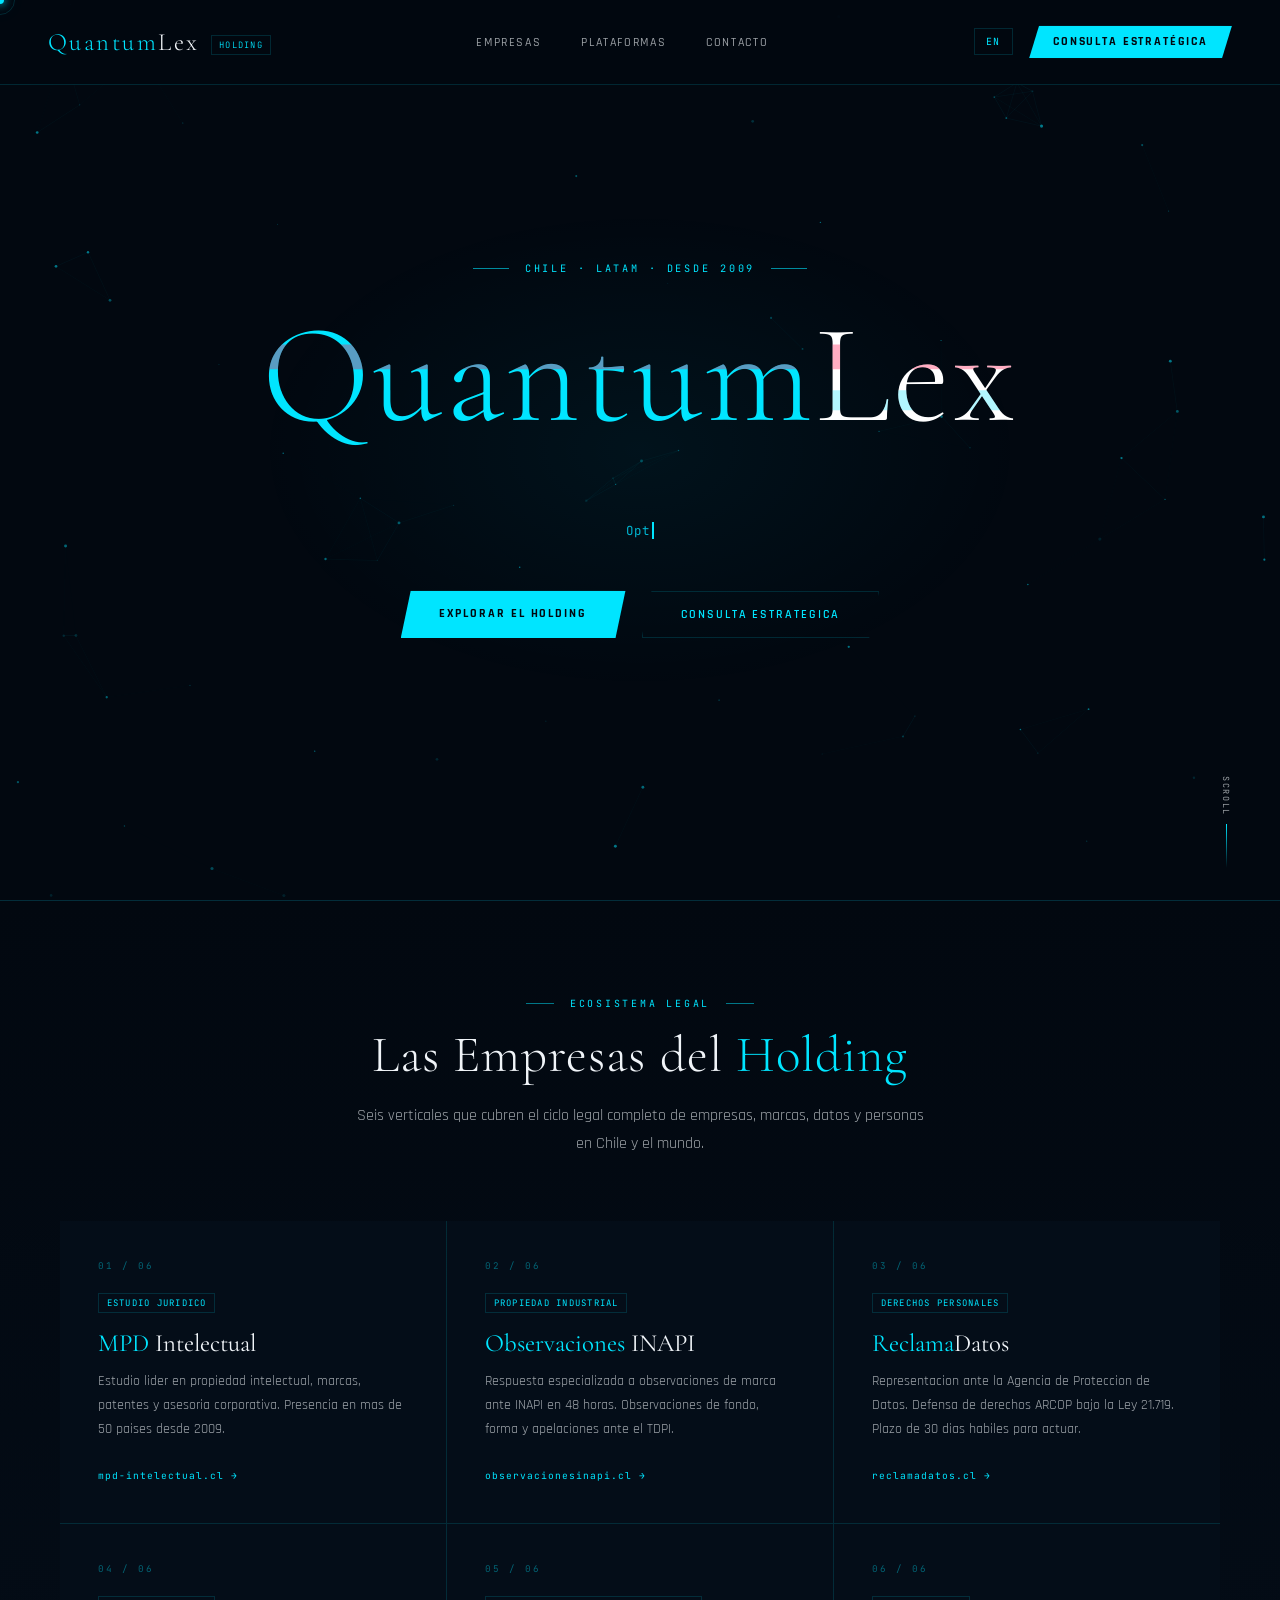
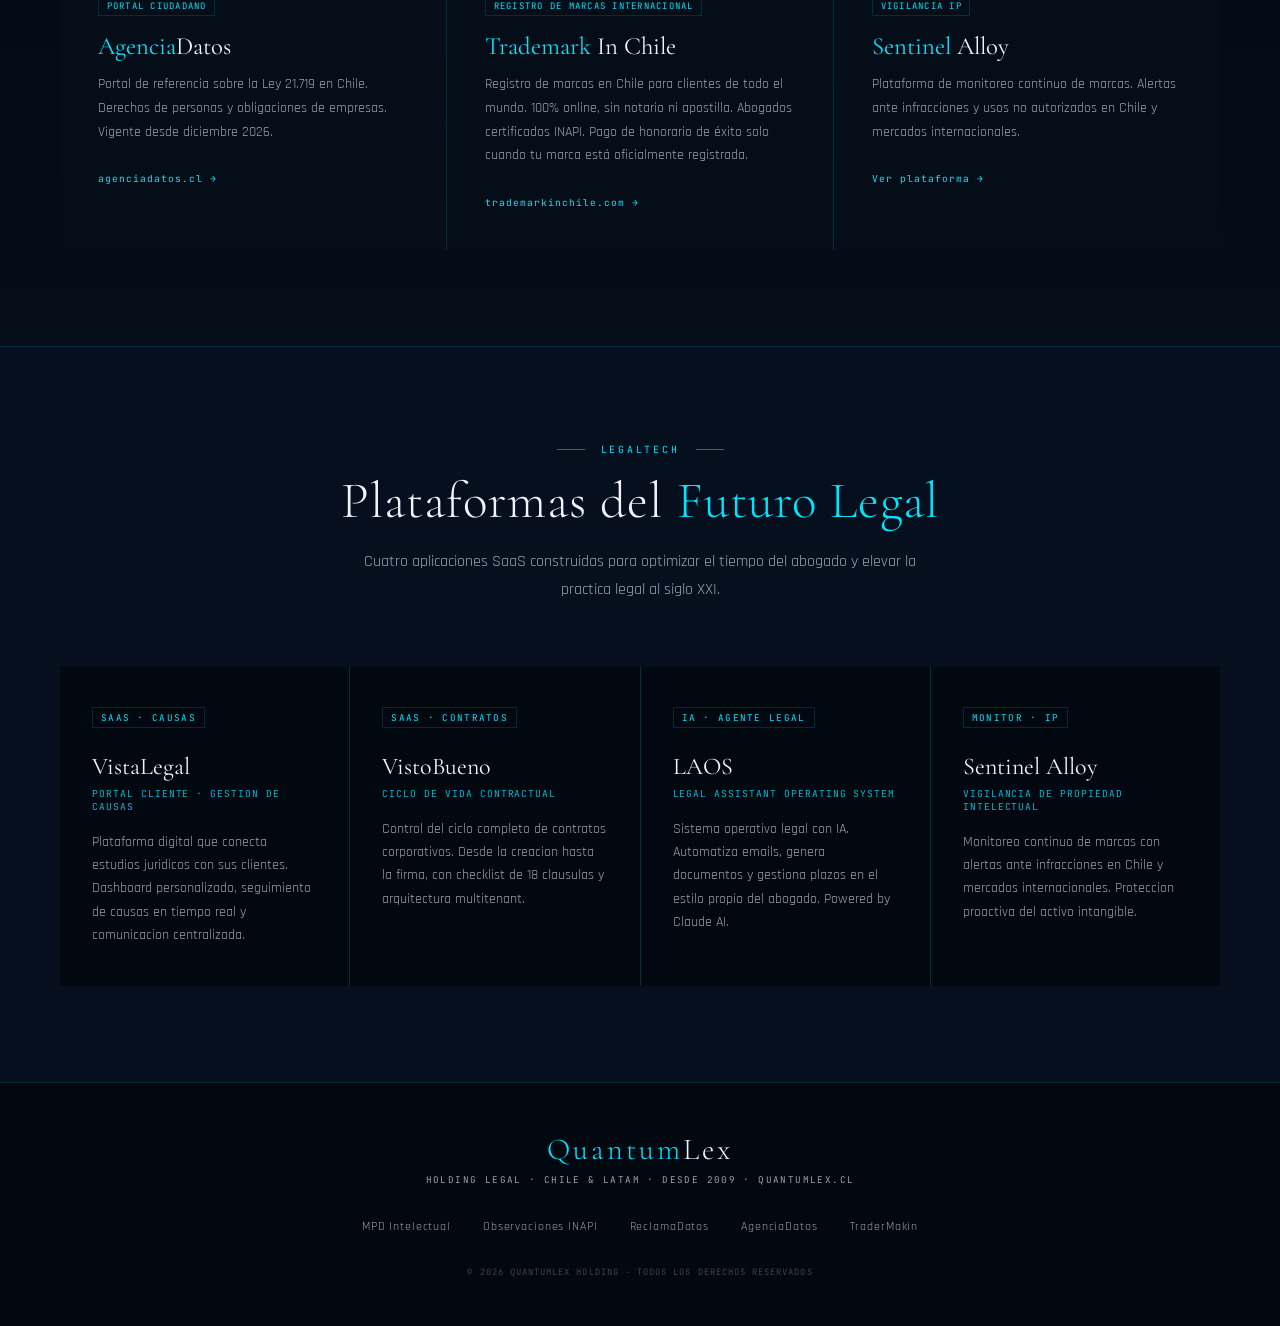
==== commit fae76ddf: "Style 'Lex' in hero title white, 'Quantum' stays cyan Co-Authored-By: Claude Sonnet 4.6 <noreply@ant" ====
--- a/quantumlex-hero.html
+++ b/quantumlex-hero.html
@@ -258,6 +258,7 @@
 }
 
 .hero-title .ql { color: var(--cyan); }
+.hero-title .ql .ql-lex { color: #fff; }
 
 /* Glitch — only on QuantumLex text, no italic */
 .hero-title .ql {
@@ -708,7 +709,7 @@
     <div class="eyebrow">Chile · LATAM · Desde 2009</div>
 
     <h1 class="hero-title">
-      <span class="ql" data-text="QuantumLex">QuantumLex</span>
+      <span class="ql" data-text="QuantumLex">Quantum<span class="ql-lex">Lex</span></span>
     </h1>
 
     <div class="typewriter-row">
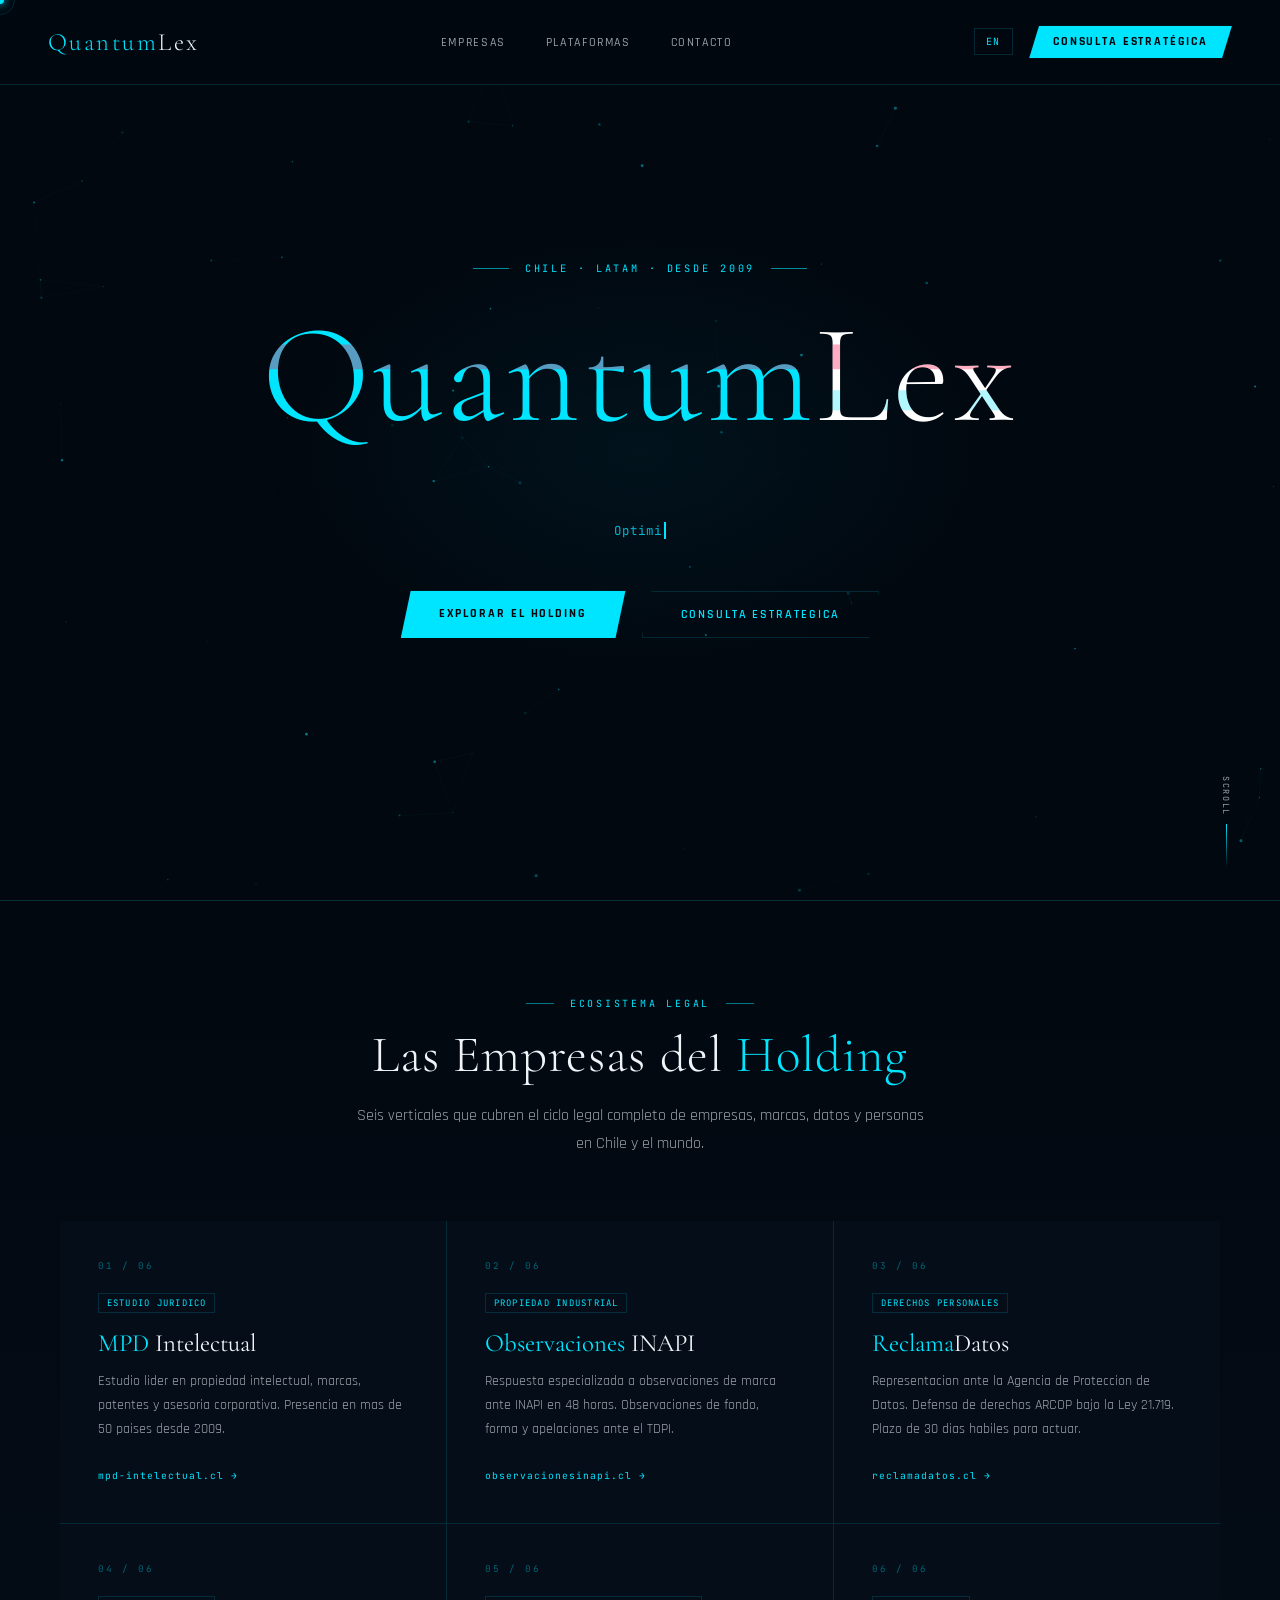
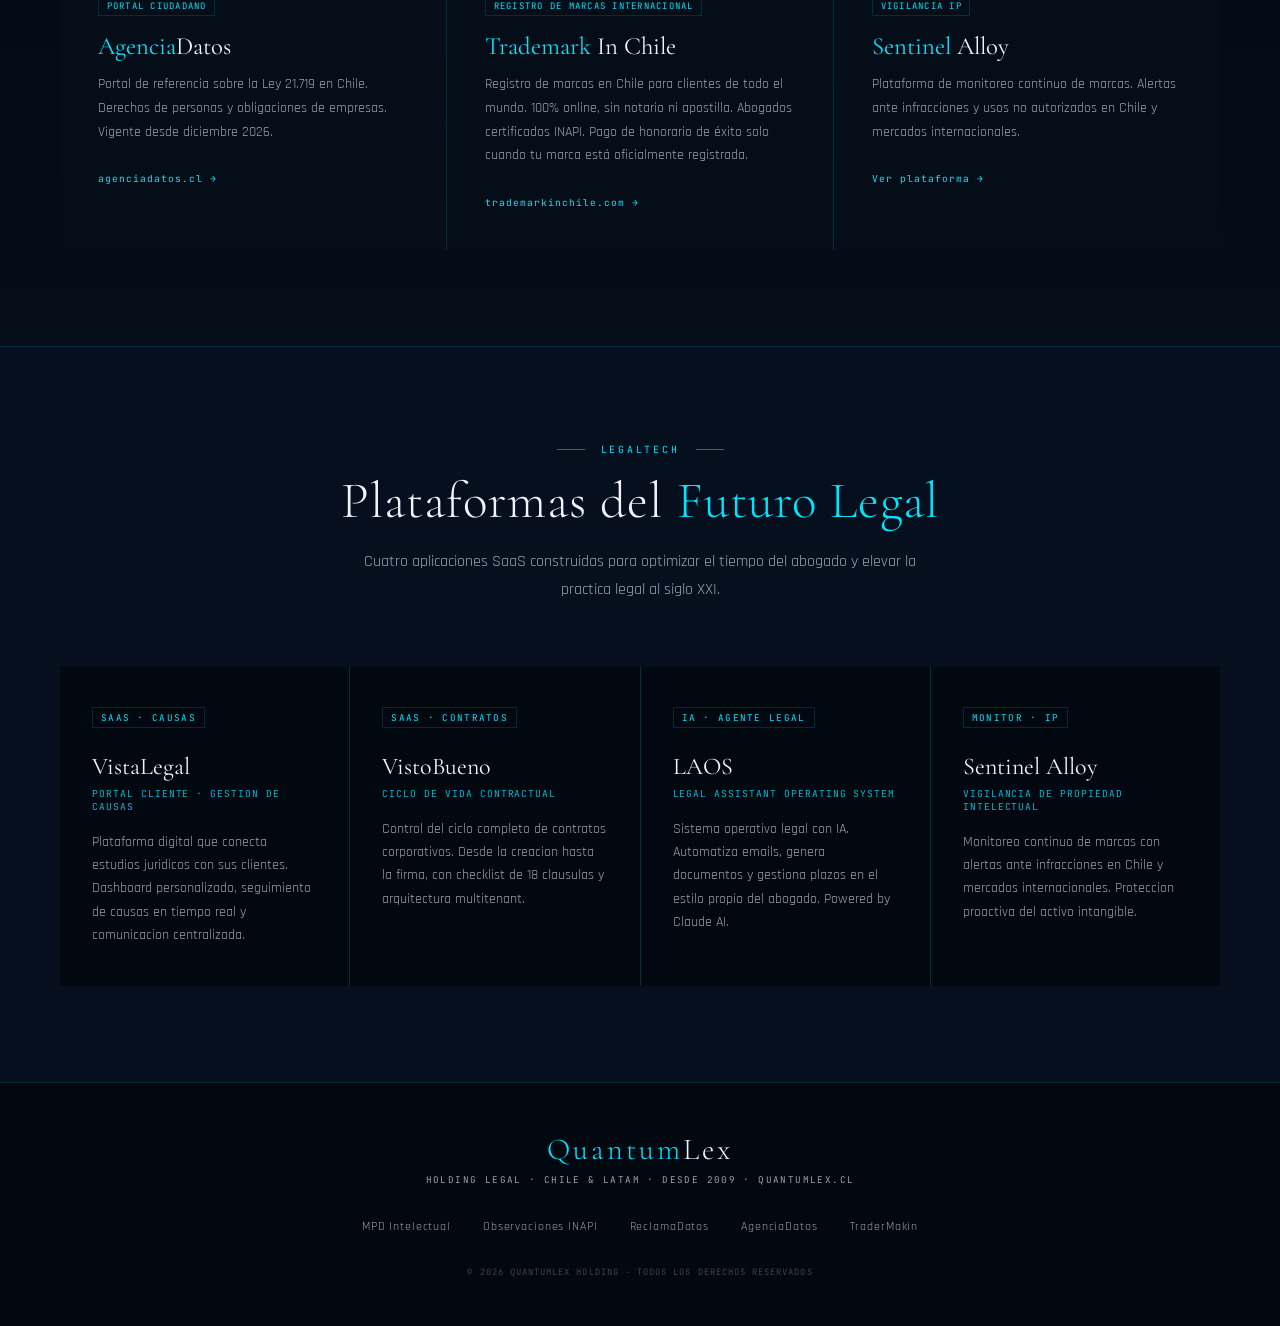
==== commit b0628f03: "Remove 'Holding' tag from header nav logo Co-Authored-By: Claude Sonnet 4.6 <noreply@anthropic.com>" ====
--- a/quantumlex-hero.html
+++ b/quantumlex-hero.html
@@ -688,7 +688,7 @@
 <!-- NAV -->
 <nav>
   <a href="#" class="nav-logo">
-    <span>Quantum</span>Lex<span class="nav-tag">Holding</span>
+    <span>Quantum</span>Lex
   </a>
   <ul class="nav-links">
     <li><a href="#empresas" data-navkey="empresas" data-es="Empresas" data-en="Companies">Empresas</a></li>
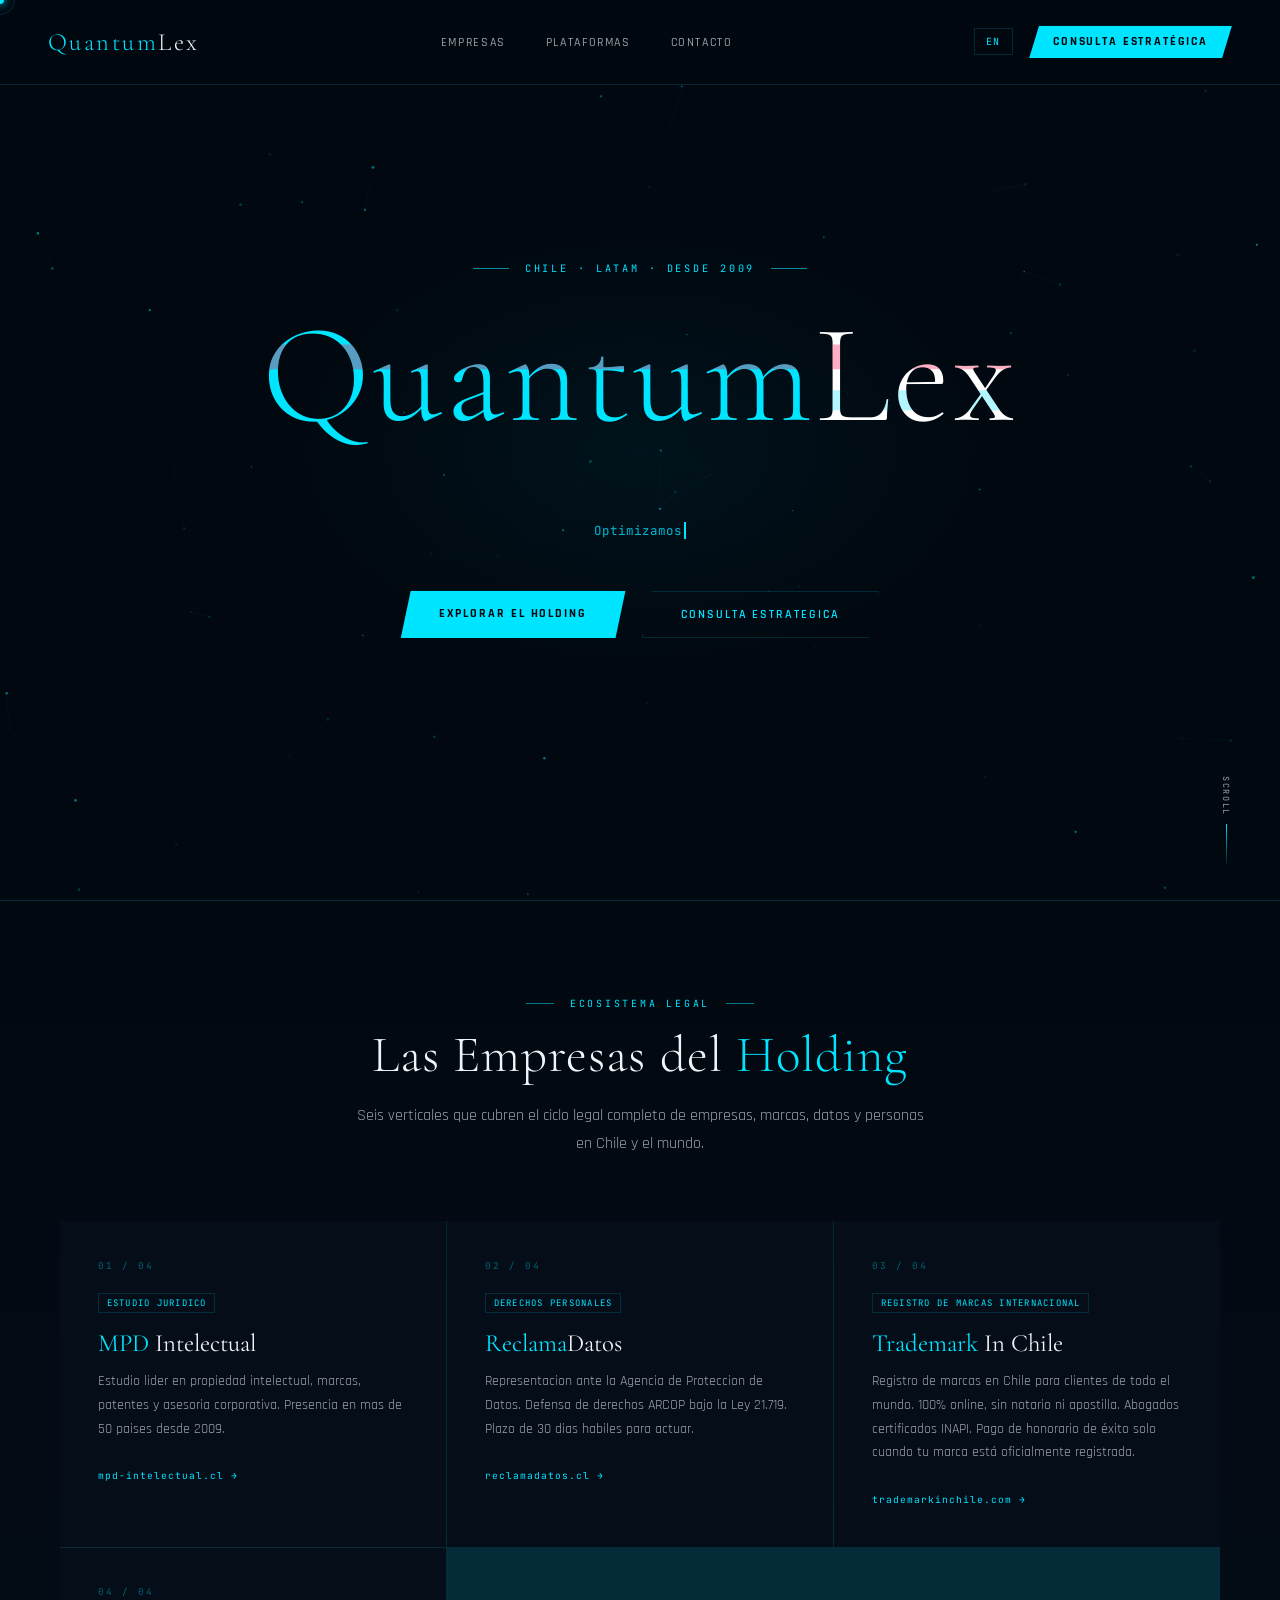
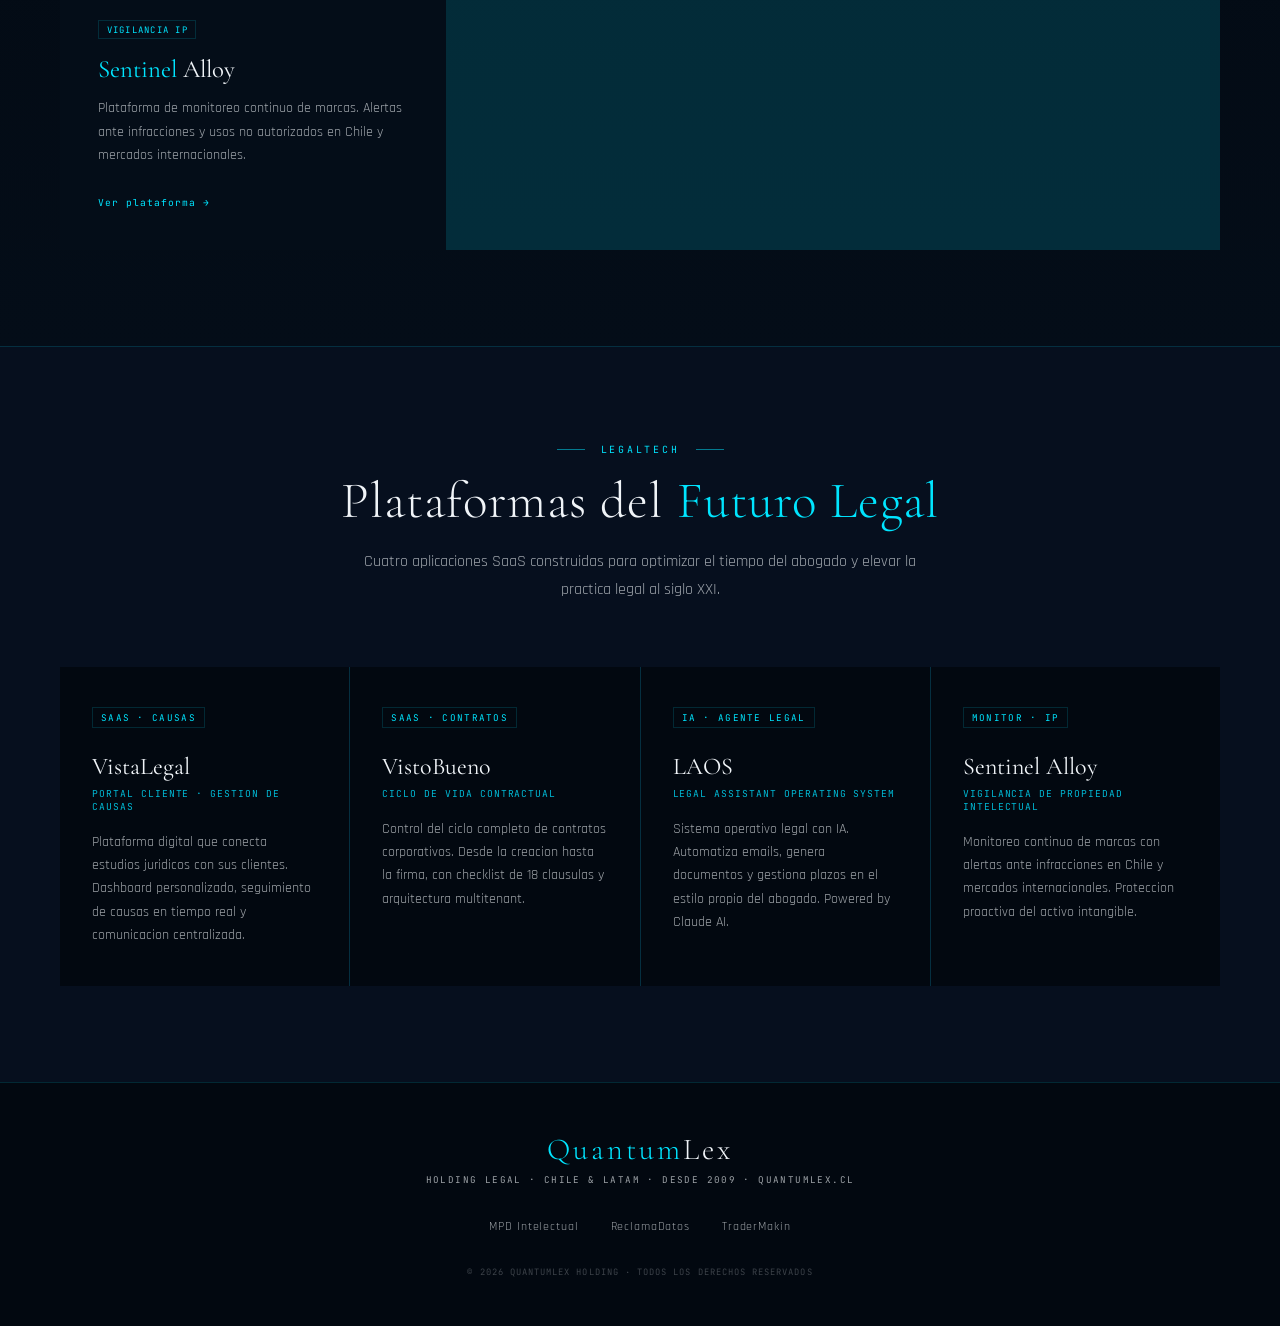
==== commit 24ef5d87: "Remove observacionesinapi and agenciadatos from companies section Co-Authored-By: Claude Sonnet 4.6 " ====
--- a/quantumlex-hero.html
+++ b/quantumlex-hero.html
@@ -736,42 +736,28 @@
 
   <div class="companies-grid">
     <div class="company-card">
-      <span class="card-index">01 / 06</span>
+      <span class="card-index">01 / 04</span>
       <span class="card-type" id="c1-type">Estudio Juridico</span>
       <h3 class="card-name" id="c1-name"><span>MPD</span> Intelectual</h3>
       <p class="card-desc" id="c1-desc">Estudio lider en propiedad intelectual, marcas, patentes y asesoria corporativa. Presencia en mas de 50 paises desde 2009.</p>
       <a href="https://mpd-intelectual.cl" class="card-link" id="c1-link" target="_blank">mpd-intelectual.cl</a>
     </div>
     <div class="company-card">
-      <span class="card-index">02 / 06</span>
-      <span class="card-type" id="c2-type">Propiedad Industrial</span>
-      <h3 class="card-name" id="c2-name"><span>Observaciones</span> INAPI</h3>
-      <p class="card-desc" id="c2-desc">Respuesta especializada a observaciones de marca ante INAPI en 48 horas. Observaciones de fondo, forma y apelaciones ante el TDPI.</p>
-      <a href="https://observacionesinapi.cl" class="card-link" id="c2-link" target="_blank">observacionesinapi.cl</a>
-    </div>
-    <div class="company-card">
-      <span class="card-index">03 / 06</span>
+      <span class="card-index">02 / 04</span>
       <span class="card-type" id="c3-type">Derechos Personales</span>
       <h3 class="card-name" id="c3-name"><span>Reclama</span>Datos</h3>
       <p class="card-desc" id="c3-desc">Representacion ante la Agencia de Proteccion de Datos. Defensa de derechos ARCOP bajo la Ley 21.719. Plazo de 30 dias habiles para actuar.</p>
       <a href="https://reclamadatos.cl" class="card-link" id="c3-link" target="_blank">reclamadatos.cl</a>
     </div>
     <div class="company-card">
-      <span class="card-index">04 / 06</span>
-      <span class="card-type" id="c4-type">Portal Ciudadano</span>
-      <h3 class="card-name" id="c4-name"><span>Agencia</span>Datos</h3>
-      <p class="card-desc" id="c4-desc">Portal de referencia sobre la Ley 21.719 en Chile. Derechos de personas y obligaciones de empresas. Vigente desde diciembre 2026.</p>
-      <a href="https://agenciadatos.cl" class="card-link" id="c4-link" target="_blank">agenciadatos.cl</a>
-    </div>
-    <div class="company-card">
-      <span class="card-index">05 / 06</span>
+      <span class="card-index">03 / 04</span>
       <span class="card-type" id="c5-type">Registro de Marcas Internacional</span>
       <h3 class="card-name" id="c5-name"><span>Trademark</span> In Chile</h3>
       <p class="card-desc" id="c5-desc">Registro de marcas en Chile para clientes de todo el mundo. 100% online, sin notario ni apostilla. Abogados certificados INAPI. Pago de honorario de éxito solo cuando tu marca está oficialmente registrada.</p>
       <a href="https://www.trademarkinchile.com/es" class="card-link" id="c5-link" target="_blank">trademarkinchile.com</a>
     </div>
     <div class="company-card">
-      <span class="card-index">06 / 06</span>
+      <span class="card-index">04 / 04</span>
       <span class="card-type" id="c6-type">Vigilancia IP</span>
       <h3 class="card-name" id="c6-name"><span>Sentinel</span> Alloy</h3>
       <p class="card-desc" id="c6-desc">Plataforma de monitoreo continuo de marcas. Alertas ante infracciones y usos no autorizados en Chile y mercados internacionales.</p>
@@ -820,9 +806,7 @@
   <p class="footer-meta">Holding Legal · Chile & LATAM · Desde 2009 · quantumlex.cl</p>
   <div class="footer-links">
     <a href="https://mpd-intelectual.cl" target="_blank">MPD Intelectual</a>
-    <a href="https://observacionesinapi.cl" target="_blank">Observaciones INAPI</a>
     <a href="https://reclamadatos.cl" target="_blank">ReclamaDatos</a>
-    <a href="https://agenciadatos.cl" target="_blank">AgenciaDatos</a>
     <a href="https://tradermakinchile.cl" target="_blank">TraderMakin</a>
   </div>
   <p class="footer-copy" id="footer-copy">© 2026 QuantumLex Holding · Todos los derechos reservados</p>
@@ -960,9 +944,7 @@
     'footer-meta': 'Legal Holding · Chile & LATAM · Since 2009 · quantumlex.cl',
     'footer-copy': '© 2026 QuantumLex Holding · Todos los derechos reservados',
     'c1-type':'Estudio Juridico','c1-name':'<span>MPD</span> Intelectual','c1-desc':'Estudio lider en propiedad intelectual, marcas, patentes y asesoria corporativa. Presencia en mas de 50 paises desde 2009.','c1-link':'mpd-intelectual.cl',
-    'c2-type':'Propiedad Industrial','c2-name':'<span>Observaciones</span> INAPI','c2-desc':'Respuesta especializada a observaciones de marca ante INAPI en 48 horas. Observaciones de fondo, forma y apelaciones ante el TDPI.','c2-link':'observacionesinapi.cl',
     'c3-type':'Derechos Personales','c3-name':'<span>Reclama</span>Datos','c3-desc':'Representacion ante la Agencia de Proteccion de Datos. Defensa de derechos ARCOP bajo la Ley 21.719. Plazo de 30 dias habiles para actuar.','c3-link':'reclamadatos.cl',
-    'c4-type':'Portal Ciudadano','c4-name':'<span>Agencia</span>Datos','c4-desc':'Portal de referencia sobre la Ley 21.719 en Chile. Derechos de personas y obligaciones de empresas. Vigente desde diciembre 2026.','c4-link':'agenciadatos.cl',
     'c5-type':'Marcas Internacional','c5-name':'<span>Trademark</span> In Chile','c5-desc':'Registro de marcas en Chile para clientes de todo el mundo. 100% online, sin notario ni apostilla. Abogados certificados INAPI. Honorario de éxito solo al registrar.','c5-link':'trademarkinchile.com',
     'c6-type':'Vigilancia IP','c6-name':'<span>Sentinel</span> Alloy','c6-desc':'Plataforma de monitoreo continuo de marcas. Alertas ante infracciones y usos no autorizados en Chile y mercados internacionales.','c6-link':'Ver plataforma',
     'a1-tag':'SaaS · Causas','a1-name':'VistaLegal','a1-tagline':'Portal Cliente · Gestion de Causas','a1-desc':'Plataforma digital que conecta estudios juridicos con sus clientes. Dashboard personalizado, seguimiento de causas en tiempo real y comunicacion centralizada.',
@@ -988,9 +970,7 @@
     'footer-meta': 'Legal Holding · Chile & LATAM · Since 2009 · quantumlex.cl',
     'footer-copy': '© 2026 QuantumLex Holding · All rights reserved',
     'c1-type':'Law Firm','c1-name':'<span>MPD</span> Intellectual','c1-desc':'Leading firm in intellectual property, trademarks, patents and corporate advisory. Active in over 50 countries since 2009.','c1-link':'mpd-intelectual.cl',
-    'c2-type':'Industrial Property','c2-name':'<span>INAPI</span> Observations','c2-desc':'Specialized response to trademark office actions before INAPI within 48 hours. Substantive, formal objections and appeals before the TDPI.','c2-link':'observacionesinapi.cl',
     'c3-type':'Personal Rights','c3-name':'<span>Reclama</span>Datos','c3-desc':'Representation before the Personal Data Protection Agency. Defense of ARCOP rights under Law 21.719. 30 business days to act.','c3-link':'reclamadatos.cl',
-    'c4-type':'Citizen Portal','c4-name':'<span>Agencia</span>Datos','c4-desc':'Reference portal on Law 21.719 in Chile. Individual rights and corporate obligations. In force from December 2026.','c4-link':'agenciadatos.cl',
     'c5-type':'International Trademark','c5-name':'<span>Trademark</span> In Chile','c5-desc':'Trademark registration in Chile for clients worldwide. 100% online, no notary or apostille required. INAPI-certified attorneys. Success fee only paid upon official registration.','c5-link':'trademarkinchile.com',
     'c6-type':'IP Surveillance','c6-name':'<span>Sentinel</span> Alloy','c6-desc':'Continuous trademark monitoring platform. Alerts for infringements and unauthorized use in Chile and international markets.','c6-link':'View platform',
     'a1-tag':'SaaS · Cases','a1-name':'VistaLegal','a1-tagline':'Client Portal · Case Management','a1-desc':'Digital platform connecting law firms with their clients. Personalized dashboard, real-time case tracking and centralized communication.',
